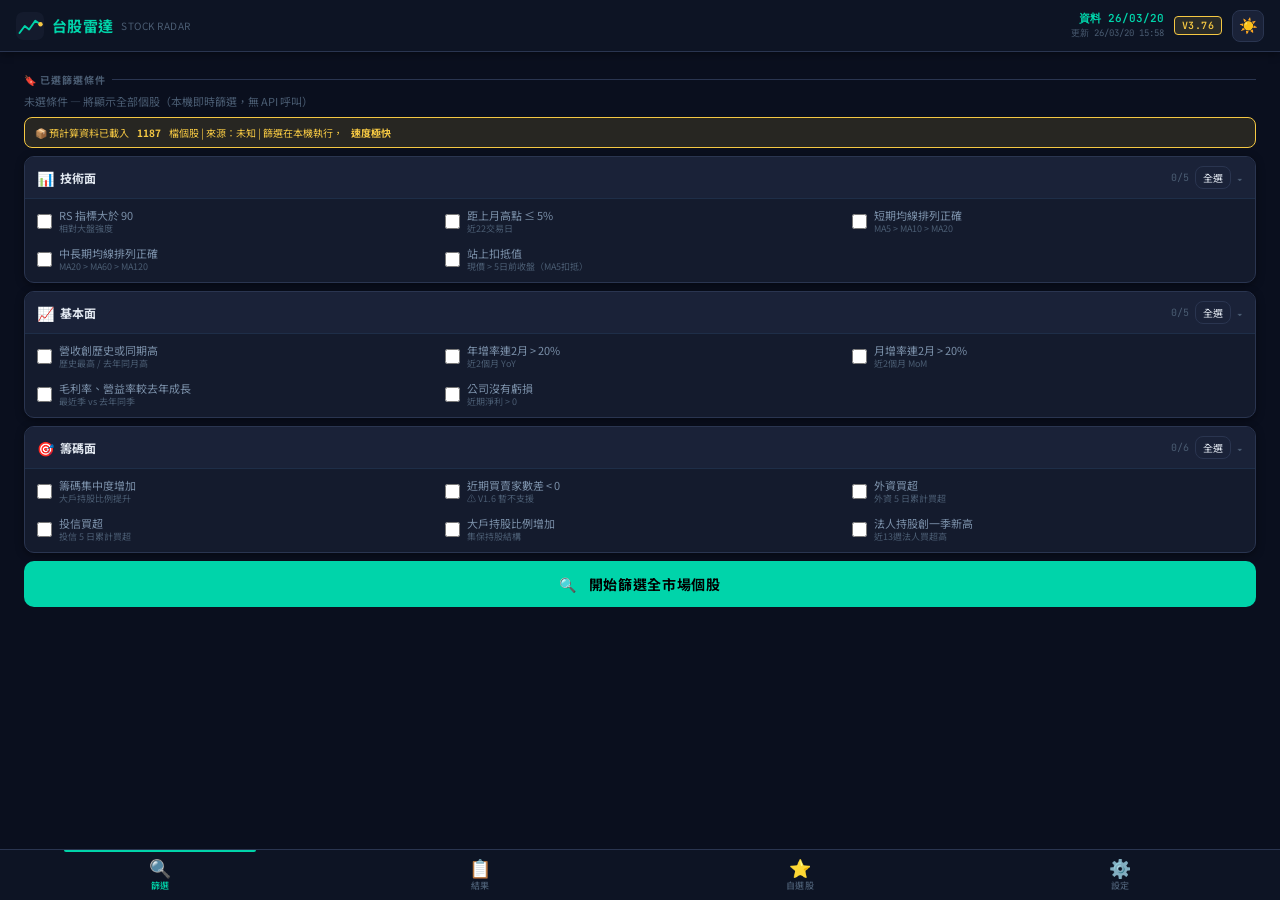
==== index.html @ 070ffe56 "Add files via upload" ====
<!DOCTYPE html>
<html lang="zh-TW" data-theme="dark">
<head>
  <meta charset="UTF-8">
  <meta name="viewport" content="width=device-width, initial-scale=1.0, viewport-fit=cover">
  <meta name="mobile-web-app-capable" content="yes">
  <meta name="apple-mobile-web-app-capable" content="yes">
  <meta name="apple-mobile-web-app-status-bar-style" content="black-translucent">
  <meta name="apple-mobile-web-app-title" content="台股雷達">
  <meta name="theme-color" content="#0A0F1E" media="(prefers-color-scheme: dark)">
  <meta name="theme-color" content="#FFFFFF"  media="(prefers-color-scheme: light)">
  <title>台股雷達 Stock Radar</title>
  <link rel="manifest" href="manifest.json">
  <link rel="apple-touch-icon" href="icon-192.svg">
  <link rel="stylesheet" href="style.css">
</head>
<body>

<div id="app">

  <!-- ══ HEADER ══ -->
  <header class="app-header">
    <div class="header-logo">
      <svg viewBox="0 0 32 32" fill="none" xmlns="http://www.w3.org/2000/svg">
        <rect width="32" height="32" rx="8" fill="#141B2D"/>
        <polyline points="4,24 10,16 15,20 22,10 28,14"
          stroke="#00D4AA" stroke-width="2.2" fill="none"
          stroke-linecap="round" stroke-linejoin="round"/>
        <circle cx="28" cy="14" r="2.5" fill="#F5C843"/>
      </svg>
      <span class="logo-text">台股雷達</span>
      <span class="logo-sub">Stock Radar</span>
    </div>
    <div class="header-meta">
      <!-- Data date block: shows actual trading date from TWSE data -->
      <div class="data-date-block">
        <span class="data-date-label" id="dataDate">資料 --/--/--</span>
        <span class="data-fetch-time" id="fetchTime">尚未查詢</span>
      </div>
      <span class="version-badge" id="versionBadge">V3.76</span>
      <button class="theme-btn" id="themeBtn" title="切換深色/淺色">🌙</button>
    </div>
  </header>

  <!-- ══ MAIN ══ -->
  <main class="app-main">

    <!-- Loading Overlay -->
    <div class="loading-overlay" id="loadingOverlay">
      <div class="spinner"></div>
      <div class="loading-text" id="loadingText">正在取得資料...</div>
      <div class="loading-progress" id="loadingProgress"></div>
    </div>

    <!-- ══ PAGE: 篩選 ══ -->
    <div class="page" id="page-screen">
      <div class="page-scroll">

        <!-- Active filter tags -->
        <div class="section-title" style="font-size:10px;margin-bottom:6px">🔖 已選篩選條件</div>
        <div id="activeTags" class="active-filters" style="margin-bottom:8px"></div>

        <!-- Market scope banner - compact -->
        <div class="info-banner" id="scopeBanner" style="padding:7px 10px;font-size:10px;margin-bottom:8px">
          📡 <strong id="scopeLabel">上市（TSE）</strong> 全部個股 &nbsp;·&nbsp; 篩選在本機執行，<strong>速度極快</strong>
        </div>

        <!-- ── Technical Filters ── -->
        <div class="filter-category">
          <div class="filter-cat-header">
            <span style="font-size:14px">📊</span>
            <span class="filter-cat-title">技術面</span>
            <span class="filter-cat-badge" id="badge-tech">0/5</span>
            <button class="btn-secondary select-all-btn" data-cat="tech" style="padding:3px 7px;font-size:10px">全選</button>
            <span class="cat-toggle">▾</span>
          </div>
          <div class="filter-body">
            <label class="filter-item">
              <input type="checkbox" id="filter-rs90" class="filter-checkbox" data-filter="rs90" data-cat="tech">
              <span class="filter-label">RS 指標大於 90<small>相對大盤強度</small></span>
            </label>
            <label class="filter-item">
              <input type="checkbox" id="filter-nearMonthlyHigh" class="filter-checkbox" data-filter="nearMonthlyHigh" data-cat="tech">
              <span class="filter-label">距上月高點 ≤ 5%<small>近22交易日</small></span>
            </label>
            <label class="filter-item">
              <input type="checkbox" id="filter-shortMAAlign" class="filter-checkbox" data-filter="shortMAAlign" data-cat="tech">
              <span class="filter-label">短期均線排列正確<small>MA5 &gt; MA10 &gt; MA20</small></span>
            </label>
            <label class="filter-item">
              <input type="checkbox" id="filter-longMAAlign" class="filter-checkbox" data-filter="longMAAlign" data-cat="tech">
              <span class="filter-label">中長期均線排列正確<small>MA20 &gt; MA60 &gt; MA120</small></span>
            </label>
            <label class="filter-item">
              <input type="checkbox" id="filter-aboveSubPoint" class="filter-checkbox" data-filter="aboveSubPoint" data-cat="tech">
              <span class="filter-label">站上扣抵值<small>現價 &gt; 5日前收盤（MA5扣抵）</small></span>
            </label>
          </div>
        </div>

        <!-- ── Fundamental Filters ── -->
        <div class="filter-category">
          <div class="filter-cat-header">
            <span style="font-size:14px">📈</span>
            <span class="filter-cat-title">基本面</span>
            <span class="filter-cat-badge" id="badge-fund">0/5</span>
            <button class="btn-secondary select-all-btn" data-cat="fund" style="padding:3px 7px;font-size:10px">全選</button>
            <span class="cat-toggle">▾</span>
          </div>
          <div class="filter-body">
            <label class="filter-item">
              <input type="checkbox" id="filter-revenueHighRecord" class="filter-checkbox" data-filter="revenueHighRecord" data-cat="fund">
              <span class="filter-label">營收創歷史或同期高<small>歷史最高 / 去年同月高</small></span>
            </label>
            <label class="filter-item">
              <input type="checkbox" id="filter-revenueYoY" class="filter-checkbox" data-filter="revenueYoY" data-cat="fund">
              <span class="filter-label">年增率連2月 &gt; 20%<small>近2個月 YoY</small></span>
            </label>
            <label class="filter-item">
              <input type="checkbox" id="filter-revenueMoM" class="filter-checkbox" data-filter="revenueMoM" data-cat="fund">
              <span class="filter-label">月增率連2月 &gt; 20%<small>近2個月 MoM</small></span>
            </label>
            <label class="filter-item">
              <input type="checkbox" id="filter-marginGrowth" class="filter-checkbox" data-filter="marginGrowth" data-cat="fund">
              <span class="filter-label">毛利率、營益率較去年成長<small>最近季 vs 去年同季</small></span>
            </label>
            <label class="filter-item">
              <input type="checkbox" id="filter-noProfitLoss" class="filter-checkbox" data-filter="noProfitLoss" data-cat="fund">
              <span class="filter-label">公司沒有虧損<small>近期淨利 &gt; 0</small></span>
            </label>
          </div>
        </div>

        <!-- ── Chip Filters ── -->
        <div class="filter-category">
          <div class="filter-cat-header">
            <span style="font-size:14px">🎯</span>
            <span class="filter-cat-title">籌碼面</span>
            <span class="filter-cat-badge" id="badge-chip">0/6</span>
            <button class="btn-secondary select-all-btn" data-cat="chip" style="padding:3px 7px;font-size:10px">全選</button>
            <span class="cat-toggle">▾</span>
          </div>
          <div class="filter-body">
            <label class="filter-item">
              <input type="checkbox" id="filter-chipConcentration" class="filter-checkbox" data-filter="chipConcentration" data-cat="chip">
              <span class="filter-label">籌碼集中度增加<small>大戶持股比例提升</small></span>
            </label>
            <label class="filter-item">
              <input type="checkbox" id="filter-buyerSellerDiff" class="filter-checkbox" data-filter="buyerSellerDiff" data-cat="chip">
              <span class="filter-label">近期買賣家數差 &lt; 0<small>⚠ V1.6 暫不支援</small></span>
            </label>
            <label class="filter-item">
              <input type="checkbox" id="filter-foreignBuy" class="filter-checkbox" data-filter="foreignBuy" data-cat="chip">
              <span class="filter-label">外資買超<small>外資 5 日累計買超</small></span>
            </label>
            <label class="filter-item">
              <input type="checkbox" id="filter-trustBuy" class="filter-checkbox" data-filter="trustBuy" data-cat="chip">
              <span class="filter-label">投信買超<small>投信 5 日累計買超</small></span>
            </label>
            <label class="filter-item">
              <input type="checkbox" id="filter-bigHolderIncrease" class="filter-checkbox" data-filter="bigHolderIncrease" data-cat="chip">
              <span class="filter-label">大戶持股比例增加<small>集保持股結構</small></span>
            </label>
            <label class="filter-item">
              <input type="checkbox" id="filter-institutionalRecord" class="filter-checkbox" data-filter="institutionalRecord" data-cat="chip">
              <span class="filter-label">法人持股創一季新高<small>近13週法人買超高</small></span>
            </label>
          </div>
        </div>

        <!-- Query Button -->
        <button class="btn-primary" id="queryBtn" style="margin-top:4px">
          <span>🔍</span>&nbsp;開始篩選全市場個股
        </button>

        <div style="height:10px"></div>
      </div>
    </div><!-- /page-screen -->

    <!-- ══ PAGE: 結果 ══ -->
    <div class="page" id="page-results">
      <div id="resultsContainer" style="flex:1;min-height:0;overflow:hidden;display:flex;flex-direction:column">
        <div class="empty-state">
          <div class="empty-icon">📊</div>
          <div class="empty-title">尚無查詢結果</div>
          <div class="empty-sub">請前往「篩選」頁<br>選擇條件並按下查詢</div>
        </div>
      </div>
    </div><!-- /page-results -->

    <!-- ══ PAGE: 自選股 ══ -->
    <div class="page" id="page-watchlist">
      <div class="watchlist-header">
        <h2>⭐ 自選股管理</h2>
        <button class="btn-secondary" id="addCatBtn">+ 新增分類</button>
      </div>
      <div class="page-scroll" id="watchlistContent" style="padding-top:12px">
        <div class="empty-state">
          <div class="empty-icon">⭐</div>
          <div class="empty-title">自選股清單為空</div>
          <div class="empty-sub">在查詢結果中點 ☆ 即可加入自選股</div>
        </div>
      </div>
    </div><!-- /page-watchlist -->

    <!-- ══ PAGE: 設定 ══ -->
    <div class="page" id="page-settings">
      <div class="page-scroll">

        <!-- Data Status -->
        <div class="settings-section">
          <div class="settings-section-title">📦 資料狀態</div>
          <div class="settings-row">
            <div class="settings-label">預計算資料</div>
            <div id="dataInfo" class="settings-desc" style="line-height:2">讀取中...</div>
            <div style="margin-top:8px">
              <button class="btn-secondary" id="reloadDataBtn">🔄 重新載入 screener.json</button>
            </div>
          </div>
        </div>

        <!-- Cache -->
        <div class="settings-section">
          <div class="settings-section-title">🗑 快取管理</div>
          <div class="settings-row">
            <div class="settings-label">清除 screener.json 快取</div>
            <div class="settings-desc">清除 30 分鐘本地快取，下次查詢時重新讀取最新資料。</div>
            <div style="margin-top:8px"><button class="btn-secondary" id="clearCacheBtn">🗑 清除快取</button></div>
          </div>
        </div>

        <!-- About -->
        <div class="settings-section">
          <div class="settings-section-title">🚀 關於</div>
          <div class="settings-row">
            <div class="settings-desc" style="line-height:1.9">
              版本：<strong>V3.76</strong><br>
              部署：GitHub Pages（靜態 PWA）<br>
              資料更新：GitHub Actions（每日 14:30）<br>
              篩選引擎：瀏覽器端 JS（無 API 呼叫，瞬間完成）<br><br>
              📌 本工具僅供參考，不構成投資建議。
            </div>
          </div>
        </div>
        <div style="height:20px"></div>
      </div>
    </div><!-- /page-settings -->

  </main>

  <!-- ══ BOTTOM NAV ══ -->
  <nav class="app-nav">
    <button class="nav-btn active" data-page="screen"><span class="nav-icon">🔍</span>篩選</button>
    <button class="nav-btn" data-page="results"><span class="nav-icon">📋</span>結果</button>
    <button class="nav-btn" data-page="watchlist"><span class="nav-icon">⭐</span>自選股</button>
    <button class="nav-btn" data-page="settings"><span class="nav-icon">⚙️</span>設定</button>
  </nav>

</div><!-- /app -->

<!-- ══ MODAL: Add Watchlist Category ══ -->
<div class="modal-backdrop" id="modalAddCat">
  <div class="modal">
    <div class="modal-header">
      <span class="modal-title">📁 新增自選股分類</span>
      <button class="modal-close" id="cancelCatBtn">✕</button>
    </div>
    <div class="modal-body">
      <div class="form-field">
        <label>分類名稱</label>
        <input type="text" id="newCatName" placeholder="例：科技股、金融股..." maxlength="20">
      </div>
      <button class="btn-primary" id="confirmCatBtn" style="margin-top:4px">確認新增</button>
    </div>
  </div>
</div>

<!-- ══ MODAL: Add to Watchlist (from results ★) ══ -->
<div class="modal-backdrop" id="modalWatchlist">
  <div class="modal">
    <div class="modal-header">
      <span class="modal-title" id="wModalTitle">加入自選股</span>
      <button class="modal-close" id="wModalCancelBtn">✕</button>
    </div>
    <div class="modal-body">
      <!-- Current membership -->
      <div style="font-size:12px;color:var(--accent);background:var(--accent-dim);border-radius:8px;padding:8px 12px" id="wModalCurrent">
        尚未加入任何分類
      </div>

      <!-- Category picker -->
      <div class="form-field">
        <label>選擇分類</label>
        <div class="select-wrapper">
          <select id="wModalCatSel"></select>
        </div>
      </div>

      <!-- Action buttons -->
      <div style="display:flex;flex-direction:column;gap:8px">
        <button class="btn-primary" id="wModalConfirmBtn">⭐ 加入此分類</button>
        <button class="btn-secondary" id="wModalNewCatBtn" style="justify-content:center">＋ 新增分類後加入</button>
        <button class="btn-danger" id="wModalRemoveBtn" style="display:none;justify-content:center;padding:9px">✕ 從所有分類移除</button>
      </div>
    </div>
  </div>
</div>

<!-- ══ TOAST ══ -->
<div class="toast-container" id="toastContainer"></div>

<script src="app.js"></script>
</body>
</html>
---- style.css ----
/* ============================================================
   台股雷達 Stock Radar — Style Sheet
   Design: Terminal Finance × Tokyo Neon
   ============================================================ */

@import url('https://fonts.googleapis.com/css2?family=Noto+Sans+TC:wght@300;400;500;700&family=JetBrains+Mono:wght@400;600&display=swap');

/* ── CSS Variables ── */
:root[data-theme="dark"] {
  --bg-base:       #0A0F1E;
  --bg-surface:    #141B2D;
  --bg-card:       #1A2238;
  --bg-hover:      #1F2A42;
  --bg-input:      #0F1628;
  --border:        #2A3550;
  --border-light:  #1E2E48;

  --text-primary:  #E2E8F0;
  --text-secondary:#7A8FA8;
  --text-dim:      #4A5C72;

  --accent:        #00D4AA;
  --accent-dim:    rgba(0,212,170,0.12);
  --accent-hover:  #00F5C4;
  --gold:          #F5C843;
  --gold-dim:      rgba(245,200,67,0.12);

  --positive:      #00D4AA;
  --negative:      #FF4757;
  --neutral:       #7A8FA8;
  --warning:       #FFB74D;

  --pass-bg:       rgba(0,212,170,0.10);
  --fail-bg:       rgba(255,71,87,0.10);
  --na-bg:         rgba(122,143,168,0.08);

  --shadow-sm:     0 2px 8px rgba(0,0,0,0.4);
  --shadow-md:     0 4px 20px rgba(0,0,0,0.5);
  --shadow-glow:   0 0 20px rgba(0,212,170,0.15);

  --nav-bg:        #0D1424;
  --header-bg:     #0D1424;
  --scrollbar-bg:  #1A2238;
  --scrollbar-fg:  #2A3550;
}

:root[data-theme="light"] {
  --bg-base:       #EEF2F7;
  --bg-surface:    #FFFFFF;
  --bg-card:       #FAFCFF;
  --bg-hover:      #F0F5FC;
  --bg-input:      #FFFFFF;
  --border:        #D4DDE8;
  --border-light:  #E8EEF5;

  --text-primary:  #1A2332;
  --text-secondary:#5A6B80;
  --text-dim:      #A0AFBE;

  --accent:        #0066B3;
  --accent-dim:    rgba(0,102,179,0.08);
  --accent-hover:  #0052A0;
  --gold:          #B8860B;
  --gold-dim:      rgba(184,134,11,0.08);

  --positive:      #00875A;
  --negative:      #CC2936;
  --neutral:       #5A6B80;
  --warning:       #B87333;

  --pass-bg:       rgba(0,135,90,0.08);
  --fail-bg:       rgba(204,41,54,0.08);
  --na-bg:         rgba(90,107,128,0.06);

  --shadow-sm:     0 2px 8px rgba(30,50,80,0.08);
  --shadow-md:     0 4px 20px rgba(30,50,80,0.12);
  --shadow-glow:   0 0 20px rgba(0,102,179,0.08);

  --nav-bg:        #FFFFFF;
  --header-bg:     #FFFFFF;
  --scrollbar-bg:  #E8EEF5;
  --scrollbar-fg:  #C4D0DF;
}

/* ── Reset & Base ── */
*, *::before, *::after { box-sizing: border-box; margin: 0; padding: 0; }

html { font-size: 14px; -webkit-tap-highlight-color: transparent; }

body {
  font-family: 'Noto Sans TC', sans-serif;
  background: var(--bg-base);
  color: var(--text-primary);
  min-height: 100vh;
  transition: background 0.3s, color 0.3s;
  overflow-x: hidden;
}

/* ── Scrollbar ── */
::-webkit-scrollbar { width: 6px; height: 6px; }
::-webkit-scrollbar-track { background: var(--scrollbar-bg); }
::-webkit-scrollbar-thumb { background: var(--scrollbar-fg); border-radius: 3px; }

/* ── Typography ── */
.mono { font-family: 'JetBrains Mono', monospace; }

/* ── Layout ── */
#app {
  display: flex;
  flex-direction: column;
  height: 100dvh;
  max-width: 100vw;
  overflow: hidden;
}

/* ── Header ── */
.app-header {
  background: var(--header-bg);
  border-bottom: 1px solid var(--border);
  padding: 0 16px;
  padding-top: env(safe-area-inset-top, 0px);       /* iOS notch / Dynamic Island */
  height: calc(52px + env(safe-area-inset-top, 0px));
  display: flex;
  align-items: center;
  gap: 12px;
  flex-shrink: 0;
  z-index: 100;
  box-shadow: var(--shadow-sm);
}

.header-logo {
  display: flex;
  align-items: center;
  gap: 8px;
  flex: 1;
}

.header-logo svg { width: 28px; height: 28px; }

.logo-text {
  font-size: 15px;
  font-weight: 700;
  color: var(--accent);
  letter-spacing: 0.02em;
}

.logo-sub {
  font-size: 10px;
  color: var(--text-dim);
  letter-spacing: 0.05em;
  text-transform: uppercase;
  display: none;
}

@media (min-width: 480px) { .logo-sub { display: block; } }

.header-meta {
  display: flex;
  align-items: center;
  gap: 10px;
  flex-shrink: 0;
}

.update-time {
  font-family: 'JetBrains Mono', monospace;
  font-size: 10px;
  color: var(--text-dim);
  white-space: nowrap;
  display: none;
}
@media (min-width: 400px) { .update-time { display: block; } }

.version-badge {
  font-family: 'JetBrains Mono', monospace;
  font-size: 10px;
  font-weight: 600;
  color: var(--gold);
  background: var(--gold-dim);
  border: 1px solid var(--gold);
  padding: 2px 7px;
  border-radius: 4px;
  letter-spacing: 0.04em;
  white-space: nowrap;
}

.theme-btn {
  width: 32px; height: 32px;
  border-radius: 8px;
  border: 1px solid var(--border);
  background: var(--bg-card);
  color: var(--text-primary);
  cursor: pointer;
  display: flex;
  align-items: center;
  justify-content: center;
  font-size: 15px;
  transition: all 0.2s;
  flex-shrink: 0;
}
.theme-btn:hover { background: var(--bg-hover); border-color: var(--accent); }

/* ── Bottom Navigation ── */
.app-nav {
  order: 10;
  background: var(--nav-bg);
  border-top: 1px solid var(--border);
  display: flex;
  flex-shrink: 0;
  z-index: 100;
  /* iOS home indicator safe area */
  padding-bottom: env(safe-area-inset-bottom, 0px);
}

.nav-btn {
  flex: 1;
  display: flex;
  flex-direction: column;
  align-items: center;
  justify-content: center;
  gap: 3px;
  padding: 8px 4px;
  background: none;
  border: none;
  cursor: pointer;
  color: var(--text-dim);
  font-size: 9px;
  font-family: 'Noto Sans TC', sans-serif;
  font-weight: 500;
  letter-spacing: 0.03em;
  transition: color 0.2s;
  position: relative;
  /* Minimum tap target height */
  min-height: 50px;
}

.nav-btn .nav-icon { font-size: 18px; line-height: 1; }

.nav-btn.active {
  color: var(--accent);
}

.nav-btn.active::before {
  content: '';
  position: absolute;
  top: 0; left: 20%; right: 20%;
  height: 2px;
  background: var(--accent);
  border-radius: 0 0 2px 2px;
}

/* ── Main content ── */
.app-main {
  flex: 1;
  overflow: hidden;
  position: relative;
  min-height: 0;   /* ← required: allow flex child to shrink below content size */
}

.page {
  display: none;
  flex-direction: column;
  height: 100%;
  overflow: hidden;
  min-height: 0;   /* ← required for nested flex scroll to work */
}
.page.active { display: flex; }

/* ── Page content scroll ── */
.page-scroll {
  flex: 1;
  overflow-y: auto;
  overflow-x: hidden;
  padding: 10px 14px;
}

/* ── Section headers ── */
.section-title {
  font-size: 11px;
  font-weight: 700;
  text-transform: uppercase;
  letter-spacing: 0.1em;
  color: var(--text-dim);
  margin-bottom: 10px;
  display: flex;
  align-items: center;
  gap: 6px;
}
.section-title::after {
  content: '';
  flex: 1;
  height: 1px;
  background: var(--border);
}

/* ── Filter Categories ── */
.filter-category {
  background: var(--bg-surface);
  border: 1px solid var(--border);
  border-radius: 10px;
  margin-bottom: 8px;
  overflow: hidden;
  box-shadow: var(--shadow-sm);
}

.filter-cat-header {
  display: flex;
  align-items: center;
  gap: 6px;
  padding: 9px 12px;
  background: var(--bg-card);
  border-bottom: 1px solid var(--border-light);
  cursor: pointer;
  user-select: none;
}

.filter-cat-title {
  font-size: 12px;
  font-weight: 700;
  color: var(--text-primary);
  flex: 1;
}

.filter-cat-badge {
  font-family: 'JetBrains Mono', monospace;
  font-size: 10px;
  color: var(--text-dim);
}

.cat-toggle {
  font-size: 11px;
  color: var(--text-dim);
  transition: transform 0.2s;
}
.filter-category.collapsed .cat-toggle { transform: rotate(-90deg); }

.filter-body {
  padding: 4px 4px;
  display: grid;
  grid-template-columns: 1fr 1fr;
  gap: 1px;
}
.filter-category.collapsed .filter-body { display: none; }

/* ── Checkboxes ── */
.filter-item {
  display: flex;
  align-items: center;
  gap: 7px;
  padding: 6px 8px;
  border-radius: 6px;
  cursor: pointer;
  transition: background 0.15s;
  user-select: none;
}
.filter-item:hover { background: var(--bg-hover); }

.filter-item input[type="checkbox"] {
  width: 15px; height: 15px;
  accent-color: var(--accent);
  cursor: pointer;
  flex-shrink: 0;
}

.filter-label {
  font-size: 11px;
  color: var(--text-secondary);
  line-height: 1.25;
}
.filter-label small {
  font-size: 9px;
  display: block;
  color: var(--text-dim);
}

.filter-item input:checked ~ .filter-label {
  color: var(--text-primary);
  font-weight: 500;
}

/* ── Query Source ── */
.query-panel {
  background: var(--bg-surface);
  border: 1px solid var(--border);
  border-radius: 12px;
  padding: 14px;
  margin-bottom: 14px;
  box-shadow: var(--shadow-sm);
}

.query-panel label {
  font-size: 11px;
  font-weight: 600;
  color: var(--text-dim);
  text-transform: uppercase;
  letter-spacing: 0.08em;
  display: block;
  margin-bottom: 6px;
}

select, textarea, input[type="text"] {
  width: 100%;
  background: var(--bg-input);
  border: 1px solid var(--border);
  color: var(--text-primary);
  border-radius: 8px;
  padding: 9px 12px;
  font-size: 13px;
  font-family: 'Noto Sans TC', sans-serif;
  outline: none;
  transition: border-color 0.2s;
  appearance: none;
  -webkit-appearance: none;
}
select:focus, textarea:focus, input[type="text"]:focus {
  border-color: var(--accent);
}

textarea {
  resize: vertical;
  min-height: 80px;
  font-family: 'JetBrains Mono', monospace;
  font-size: 12px;
  margin-top: 8px;
}

.select-wrapper {
  position: relative;
}
.select-wrapper::after {
  content: '▾';
  position: absolute;
  right: 10px;
  top: 50%;
  transform: translateY(-50%);
  pointer-events: none;
  color: var(--text-dim);
  font-size: 12px;
}

/* ── Buttons ── */
.btn-primary {
  width: 100%;
  padding: 13px;
  background: var(--accent);
  color: #000;
  border: none;
  border-radius: 10px;
  font-size: 14px;
  font-weight: 700;
  font-family: 'Noto Sans TC', sans-serif;
  cursor: pointer;
  letter-spacing: 0.05em;
  transition: all 0.2s;
  display: flex;
  align-items: center;
  justify-content: center;
  gap: 8px;
}
.btn-primary:hover { background: var(--accent-hover); transform: translateY(-1px); }
.btn-primary:active { transform: translateY(0); }
.btn-primary:disabled { opacity: 0.5; cursor: not-allowed; transform: none; }

.btn-secondary {
  padding: 8px 14px;
  background: var(--bg-card);
  color: var(--text-primary);
  border: 1px solid var(--border);
  border-radius: 8px;
  font-size: 12px;
  font-family: 'Noto Sans TC', sans-serif;
  cursor: pointer;
  transition: all 0.2s;
  display: inline-flex;
  align-items: center;
  gap: 5px;
}
.btn-secondary:hover { border-color: var(--accent); color: var(--accent); background: var(--accent-dim); }

.btn-danger {
  padding: 5px 10px;
  background: transparent;
  color: var(--negative);
  border: 1px solid var(--negative);
  border-radius: 6px;
  font-size: 11px;
  font-family: 'Noto Sans TC', sans-serif;
  cursor: pointer;
  transition: all 0.15s;
}
.btn-danger:hover { background: rgba(255,71,87,0.1); }

.btn-icon {
  width: 28px; height: 28px;
  border-radius: 6px;
  border: 1px solid var(--border);
  background: var(--bg-card);
  color: var(--text-secondary);
  cursor: pointer;
  display: flex;
  align-items: center;
  justify-content: center;
  font-size: 13px;
  transition: all 0.15s;
}
.btn-icon:hover { color: var(--accent); border-color: var(--accent); }

/* ── Loading Overlay ── */
.loading-overlay {
  position: absolute;
  inset: 0;
  background: rgba(10,15,30,0.85);
  display: none;
  flex-direction: column;
  align-items: center;
  justify-content: center;
  gap: 16px;
  z-index: 200;
  backdrop-filter: blur(4px);
}
.loading-overlay.visible { display: flex; }

.spinner {
  width: 40px; height: 40px;
  border: 3px solid var(--border);
  border-top-color: var(--accent);
  border-radius: 50%;
  animation: spin 0.8s linear infinite;
}
@keyframes spin { to { transform: rotate(360deg); } }

.loading-text { color: var(--text-secondary); font-size: 13px; }
.loading-progress { color: var(--accent); font-size: 11px; font-family: 'JetBrains Mono', monospace; }

/* ── Results Page ── */
.results-toolbar {
  display: flex;
  align-items: center;
  gap: 10px;
  padding: 10px 16px;
  border-bottom: 1px solid var(--border);
  background: var(--bg-surface);
  flex-shrink: 0;
}

.results-count {
  font-size: 12px;
  color: var(--text-secondary);
  flex: 1;
}
.results-count strong { color: var(--accent); font-family: 'JetBrains Mono', monospace; }

.results-sort {
  font-size: 11px;
  color: var(--text-dim);
  display: flex;
  align-items: center;
  gap: 6px;
}

/* ── Stock Table ── */
.table-scroll {
  flex: 1;
  overflow: auto;
  min-height: 0;   /* ← CRITICAL: allows flex child to shrink below content height */
}

.stock-table {
  width: 100%;
  min-width: 900px;
  border-collapse: collapse;
  font-size: 12px;
}

.stock-table thead {
  position: sticky;
  top: 0;
  z-index: 10;
}

.stock-table th {
  background: var(--bg-card);
  color: var(--text-dim);
  font-size: 10px;
  font-weight: 600;
  text-transform: uppercase;
  letter-spacing: 0.06em;
  padding: 10px 10px;
  text-align: center;
  border-bottom: 2px solid var(--border);
  white-space: nowrap;
  cursor: pointer;
  user-select: none;
  transition: color 0.15s;
}
.stock-table th:hover { color: var(--accent); }
.stock-table th.sorted { color: var(--accent); }
.stock-table th.sorted::after { content: ' ↓'; }
.stock-table th.sorted.asc::after { content: ' ↑'; }

/* Column group headers */
.stock-table .col-group-tech { color: #4FC3F7; }
.stock-table .col-group-fund { color: #81C784; }
.stock-table .col-group-chip { color: #FFB74D; }

.stock-table td {
  padding: 9px 10px;
  text-align: center;
  border-bottom: 1px solid var(--border-light);
  vertical-align: middle;
  white-space: nowrap;
}

.stock-table tbody tr {
  transition: background 0.1s;
  cursor: pointer;
}
.stock-table tbody tr:hover { background: var(--bg-hover); }

/* First two columns sticky */
.stock-table th:nth-child(1),
.stock-table td:nth-child(1) {
  position: sticky;
  left: 0;
  background: var(--bg-surface);
  z-index: 5;
  text-align: left;
  padding-left: 14px;
}
.stock-table th:nth-child(2),
.stock-table td:nth-child(2) {
  position: sticky;
  left: 60px;
  background: var(--bg-surface);
  z-index: 5;
  text-align: left;
  padding-left: 8px;
}
.stock-table tbody tr:hover td:nth-child(1),
.stock-table tbody tr:hover td:nth-child(2) { background: var(--bg-hover); }

.stock-code {
  font-family: 'JetBrains Mono', monospace;
  font-weight: 600;
  font-size: 13px;
  color: var(--accent);
}

.stock-name {
  font-size: 12px;
  font-weight: 500;
  color: var(--text-primary);
}

.price-cell {
  font-family: 'JetBrains Mono', monospace;
  font-weight: 600;
  font-size: 13px;
}

.pct-positive { color: var(--positive); }
.pct-negative { color: var(--negative); }
.pct-neutral { color: var(--neutral); }

/* Indicator Pills */
.ind-pill {
  display: inline-flex;
  align-items: center;
  justify-content: center;
  padding: 3px 8px;
  border-radius: 100px;
  font-size: 11px;
  font-weight: 600;
  font-family: 'JetBrains Mono', monospace;
  white-space: nowrap;
}

.ind-pass {
  background: var(--pass-bg);
  color: var(--positive);
  border: 1px solid rgba(0,212,170,0.2);
}

.ind-fail {
  background: var(--fail-bg);
  color: var(--negative);
  border: 1px solid rgba(255,71,87,0.15);
}

.ind-na {
  background: var(--na-bg);
  color: var(--text-dim);
  border: 1px solid var(--border-light);
}

.ind-warn {
  background: rgba(255,183,77,0.10);
  color: var(--warning);
  border: 1px solid rgba(255,183,77,0.2);
}

/* Number cells */
.num-cell {
  font-family: 'JetBrains Mono', monospace;
  font-size: 11px;
}

/* RS Score bar */
.rs-bar {
  display: flex;
  align-items: center;
  gap: 5px;
  justify-content: center;
}
.rs-score {
  font-family: 'JetBrains Mono', monospace;
  font-size: 12px;
  font-weight: 700;
  min-width: 28px;
}

/* Watchlist star */
.watch-star {
  cursor: pointer;
  font-size: 14px;
  transition: transform 0.15s;
  color: var(--text-dim);
}
.watch-star:hover { transform: scale(1.2); }
.watch-star.starred { color: var(--gold); }

/* ── Empty & Error States ── */
.empty-state {
  flex: 1;
  display: flex;
  flex-direction: column;
  align-items: center;
  justify-content: center;
  gap: 12px;
  padding: 40px;
  text-align: center;
}
.empty-icon { font-size: 48px; opacity: 0.4; }
.empty-title { font-size: 15px; font-weight: 600; color: var(--text-secondary); }
.empty-sub { font-size: 12px; color: var(--text-dim); line-height: 1.5; }

/* ── Watchlist Page ── */
.watchlist-header {
  display: flex;
  align-items: center;
  gap: 8px;
  padding: 12px 16px;
  border-bottom: 1px solid var(--border);
  background: var(--bg-surface);
  flex-shrink: 0;
}
.watchlist-header h2 { font-size: 14px; font-weight: 700; flex: 1; }

.watchlist-category {
  background: var(--bg-surface);
  border: 1px solid var(--border);
  border-radius: 12px;
  margin-bottom: 12px;
  overflow: hidden;
  box-shadow: var(--shadow-sm);
}

.wl-cat-header {
  display: flex;
  align-items: center;
  gap: 8px;
  padding: 12px 14px;
  background: var(--bg-card);
  border-bottom: 1px solid var(--border-light);
}

.wl-cat-name {
  font-size: 13px;
  font-weight: 700;
  flex: 1;
  color: var(--text-primary);
}

.wl-cat-count {
  font-family: 'JetBrains Mono', monospace;
  font-size: 10px;
  color: var(--text-dim);
  background: var(--bg-hover);
  padding: 2px 7px;
  border-radius: 10px;
}

.wl-stock-list { padding: 6px 8px; }

.wl-stock-item {
  display: flex;
  align-items: center;
  gap: 10px;
  padding: 8px 8px;
  border-radius: 8px;
  transition: background 0.1s;
}
.wl-stock-item:hover { background: var(--bg-hover); }

.wl-stock-code {
  font-family: 'JetBrains Mono', monospace;
  font-size: 13px;
  font-weight: 600;
  color: var(--accent);
  min-width: 46px;
}

.wl-stock-name {
  font-size: 12px;
  color: var(--text-primary);
  flex: 1;
}

.wl-stock-price {
  font-family: 'JetBrains Mono', monospace;
  font-size: 11px;
  color: var(--text-secondary);
}

/* Add stock input row */
.wl-add-row {
  display: flex;
  gap: 6px;
  padding: 8px 8px 10px;
}
.wl-add-row input {
  flex: 1;
  height: 34px;
  font-size: 12px;
  padding: 6px 10px;
}
.wl-add-btn {
  height: 34px;
  padding: 0 12px;
  background: var(--accent-dim);
  color: var(--accent);
  border: 1px solid var(--accent);
  border-radius: 8px;
  font-size: 12px;
  font-family: 'Noto Sans TC', sans-serif;
  cursor: pointer;
  transition: all 0.15s;
  white-space: nowrap;
}
.wl-add-btn:hover { background: var(--accent); color: #000; }

/* ── Settings Page ── */
.settings-section {
  background: var(--bg-surface);
  border: 1px solid var(--border);
  border-radius: 12px;
  margin-bottom: 12px;
  overflow: hidden;
  box-shadow: var(--shadow-sm);
}

.settings-section-title {
  font-size: 12px;
  font-weight: 700;
  text-transform: uppercase;
  letter-spacing: 0.08em;
  color: var(--text-dim);
  padding: 12px 14px;
  background: var(--bg-card);
  border-bottom: 1px solid var(--border-light);
}

.settings-row {
  padding: 12px 14px;
  display: flex;
  flex-direction: column;
  gap: 6px;
  border-bottom: 1px solid var(--border-light);
}
.settings-row:last-child { border-bottom: none; }

.settings-label {
  font-size: 12px;
  font-weight: 600;
  color: var(--text-primary);
  display: flex;
  align-items: center;
  gap: 6px;
}

.settings-desc {
  font-size: 11px;
  color: var(--text-dim);
  line-height: 1.5;
}

.settings-input-row {
  display: flex;
  gap: 8px;
  align-items: center;
}
.settings-input-row input { flex: 1; }
.settings-input-row .btn-secondary { flex-shrink: 0; }

/* Token status indicator */
.token-status {
  font-size: 11px;
  font-family: 'JetBrains Mono', monospace;
  padding: 4px 10px;
  border-radius: 6px;
  font-weight: 600;
}
.token-ok { color: var(--positive); background: var(--pass-bg); }
.token-missing { color: var(--negative); background: var(--fail-bg); }
.token-testing { color: var(--warning); background: rgba(255,183,77,0.10); }

/* ── Modal ── */
.modal-backdrop {
  display: none;
  position: fixed;
  inset: 0;
  background: rgba(0,0,0,0.6);
  z-index: 500;
  align-items: flex-end;
  justify-content: center;
  backdrop-filter: blur(4px);
}
.modal-backdrop.open { display: flex; }

@media (min-width: 600px) {
  .modal-backdrop { align-items: center; }
}

.modal {
  background: var(--bg-surface);
  border: 1px solid var(--border);
  border-radius: 16px 16px 0 0;
  width: 100%;
  max-width: 480px;
  max-height: 90dvh;
  overflow-y: auto;
  padding: 20px;
  box-shadow: var(--shadow-md);
  animation: slideUp 0.25s ease-out;
}

@media (min-width: 600px) {
  .modal { border-radius: 16px; }
}

@keyframes slideUp {
  from { transform: translateY(40px); opacity: 0; }
  to   { transform: translateY(0); opacity: 1; }
}

.modal-header {
  display: flex;
  align-items: center;
  gap: 10px;
  margin-bottom: 16px;
}
.modal-title { font-size: 15px; font-weight: 700; flex: 1; }
.modal-close {
  width: 28px; height: 28px;
  border-radius: 8px;
  border: none;
  background: var(--bg-hover);
  color: var(--text-secondary);
  cursor: pointer;
  font-size: 16px;
  display: flex;
  align-items: center;
  justify-content: center;
}

.modal-body { display: flex; flex-direction: column; gap: 12px; }

.form-field label {
  font-size: 11px;
  font-weight: 600;
  color: var(--text-dim);
  text-transform: uppercase;
  letter-spacing: 0.07em;
  display: block;
  margin-bottom: 5px;
}

/* ── Toast ── */
.toast-container {
  position: fixed;
  bottom: 80px;
  left: 50%;
  transform: translateX(-50%);
  z-index: 600;
  display: flex;
  flex-direction: column;
  gap: 6px;
  pointer-events: none;
}

.toast {
  background: var(--bg-card);
  border: 1px solid var(--border);
  color: var(--text-primary);
  padding: 10px 16px;
  border-radius: 10px;
  font-size: 12px;
  box-shadow: var(--shadow-md);
  animation: fadeInUp 0.2s ease-out;
  white-space: nowrap;
  pointer-events: all;
}
.toast.success { border-color: var(--positive); color: var(--positive); }
.toast.error   { border-color: var(--negative); color: var(--negative); }
.toast.info    { border-color: var(--accent); color: var(--accent); }

@keyframes fadeInUp {
  from { opacity: 0; transform: translateY(10px); }
  to   { opacity: 1; transform: translateY(0); }
}

/* ── Separator ── */
.divider {
  height: 1px;
  background: var(--border);
  margin: 12px 0;
}

/* ── Tags for filter selections ── */
.active-filters {
  display: flex;
  flex-wrap: wrap;
  gap: 5px;
  margin-bottom: 12px;
}
.filter-tag {
  font-size: 10px;
  padding: 3px 9px;
  border-radius: 100px;
  border: 1px solid var(--accent);
  background: var(--accent-dim);
  color: var(--accent);
  display: flex;
  align-items: center;
  gap: 4px;
}
.filter-tag-remove { cursor: pointer; opacity: 0.7; }
.filter-tag-remove:hover { opacity: 1; }

/* ── Info Banner ── */
.info-banner {
  background: var(--gold-dim);
  border: 1px solid var(--gold);
  border-radius: 8px;
  padding: 10px 12px;
  margin-bottom: 12px;
  font-size: 11px;
  color: var(--gold);
  line-height: 1.5;
  display: flex;
  gap: 8px;
}

/* ── Stock Detail Row ── */
.stock-table tbody tr.expanded td {
  background: var(--accent-dim);
}

/* ── Responsive adjustments ── */
@media (max-width: 380px) {
  .filter-body { grid-template-columns: 1fr; }
}

@media (min-width: 768px) {
  html { font-size: 14px; }
  .page-scroll { padding: 20px 24px; }
  .filter-body { grid-template-columns: 1fr 1fr 1fr; }
}

/* ── Fade in animation for page content ── */
.page.active .page-scroll > * {
  animation: fadeIn 0.2s ease-out both;
}

@keyframes fadeIn {
  from { opacity: 0; transform: translateY(6px); }
  to   { opacity: 1; transform: translateY(0); }
}

/* Stagger children */
.page.active .page-scroll > *:nth-child(1) { animation-delay: 0ms; }
.page.active .page-scroll > *:nth-child(2) { animation-delay: 40ms; }
.page.active .page-scroll > *:nth-child(3) { animation-delay: 80ms; }
.page.active .page-scroll > *:nth-child(4) { animation-delay: 120ms; }
.page.active .page-scroll > *:nth-child(5) { animation-delay: 160ms; }

/* ── Results filter bar (shows active filters at top of results) ── */
.results-filter-bar {
  display: flex;
  flex-wrap: wrap;
  gap: 5px;
  padding: 8px 14px 6px;
  background: var(--bg-card);
  border-bottom: 1px solid var(--border-light);
  flex-shrink: 0;
}

/* ── Progress bar ── */
.progress-bar-wrap {
  height: 3px;
  background: var(--border);
  flex-shrink: 0;
  transition: opacity 0.4s;
}
.progress-bar-inner {
  height: 100%;
  background: var(--accent);
  border-radius: 0 2px 2px 0;
  transition: width 0.3s ease;
}

/* ── No Results ── */
.no-results {
  text-align: center;
  padding: 40px 20px;
  color: var(--text-dim);
}
.no-results p:first-child { font-size: 32px; margin-bottom: 8px; }

/* ── Error row ── */
.row-error td { color: var(--negative) !important; font-size: 11px; }

/* ── Data Date Block (header) — always visible ── */
.data-date-block {
  display: flex;
  flex-direction: column;
  align-items: flex-end;
  gap: 1px;
}

.data-date-label {
  font-family: 'JetBrains Mono', monospace;
  font-size: 11px;
  font-weight: 600;
  color: var(--text-secondary);
  white-space: nowrap;
}
/* Once data is loaded, the date part glows slightly */
.data-date-label.has-data {
  color: var(--accent);
}

.data-fetch-time {
  font-family: 'JetBrains Mono', monospace;
  font-size: 9px;
  color: var(--text-dim);
  white-space: nowrap;
}

/* ── V0.2: Row pass/fail highlight ── */
.stock-table tbody tr.row-pass td:nth-child(1),
.stock-table tbody tr.row-pass td:nth-child(2) {
  border-left: 2px solid var(--positive);
}
.stock-table tbody tr.row-fail {
  opacity: 0.55;
}

/* ── V0.2: Continue banner ── */
.continue-banner {
  background: var(--bg-card);
  border: 1px solid var(--gold);
  border-radius: 0;
  padding: 12px 16px;
  font-size: 13px;
  color: var(--text-primary);
  display: flex;
  flex-direction: column;
  gap: 4px;
  flex-shrink: 0;
}
.continue-banner strong { color: var(--accent); }

/* ── V0.2: Results toolbar also sticky ── */
.results-toolbar {
  display: flex;
  align-items: center;
  gap: 10px;
  padding: 10px 16px;
  border-bottom: 1px solid var(--border);
  background: var(--bg-surface);
  flex-shrink: 0;
  position: sticky;
  top: 0;
  z-index: 20;
}

/* ── V0.2: Watchlist modal remove btn ── */
#wModalRemoveBtn {
  background: transparent;
  color: var(--negative);
  border: 1px solid var(--negative);
  border-radius: 8px;
  font-size: 13px;
  font-family: 'Noto Sans TC', sans-serif;
  cursor: pointer;
  padding: 10px;
  display: flex;
  align-items: center;
  justify-content: center;
  gap: 6px;
  transition: background 0.15s;
}
#wModalRemoveBtn:hover { background: rgba(255,71,87,0.1); }

/* ind-warn */
.ind-warn {
  background: rgba(255,183,77,0.10);
  color: var(--warning);
  border: 1px solid rgba(255,183,77,0.25);
}
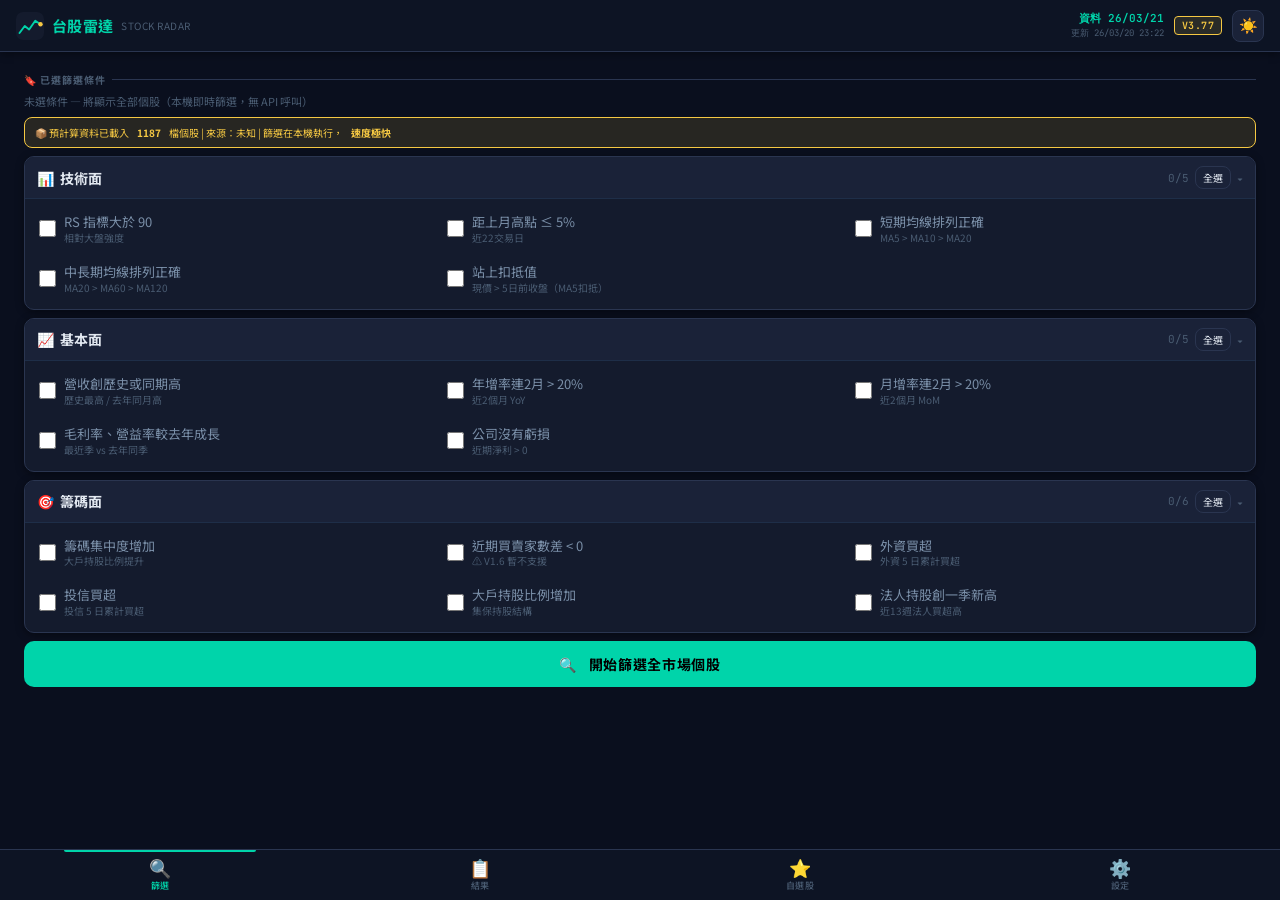
==== commit 394249f0: "Add files via upload" ====
--- a/index.html
+++ b/index.html
@@ -37,7 +37,7 @@
         <span class="data-date-label" id="dataDate">資料 --/--/--</span>
         <span class="data-fetch-time" id="fetchTime">尚未查詢</span>
       </div>
-      <span class="version-badge" id="versionBadge">V3.76</span>
+      <span class="version-badge" id="versionBadge">V3.77</span>
       <button class="theme-btn" id="themeBtn" title="切換深色/淺色">🌙</button>
     </div>
   </header>
@@ -234,7 +234,7 @@
           <div class="settings-section-title">🚀 關於</div>
           <div class="settings-row">
             <div class="settings-desc" style="line-height:1.9">
-              版本：<strong>V3.76</strong><br>
+              版本：<strong>V3.77</strong><br>
               部署：GitHub Pages（靜態 PWA）<br>
               資料更新：GitHub Actions（每日 14:30）<br>
               篩選引擎：瀏覽器端 JS（無 API 呼叫，瞬間完成）<br><br>
--- a/style.css
+++ b/style.css
@@ -314,7 +314,7 @@
 }
 
 .filter-cat-title {
-  font-size: 12px;
+  font-size: 14px;
   font-weight: 700;
   color: var(--text-primary);
   flex: 1;
@@ -322,22 +322,22 @@
 
 .filter-cat-badge {
   font-family: 'JetBrains Mono', monospace;
-  font-size: 10px;
+  font-size: 11px;
   color: var(--text-dim);
 }
 
 .cat-toggle {
-  font-size: 11px;
+  font-size: 12px;
   color: var(--text-dim);
   transition: transform 0.2s;
 }
 .filter-category.collapsed .cat-toggle { transform: rotate(-90deg); }
 
 .filter-body {
-  padding: 4px 4px;
+  padding: 6px 4px;
   display: grid;
   grid-template-columns: 1fr 1fr;
-  gap: 1px;
+  gap: 2px;
 }
 .filter-category.collapsed .filter-body { display: none; }
 
@@ -345,8 +345,8 @@
 .filter-item {
   display: flex;
   align-items: center;
-  gap: 7px;
-  padding: 6px 8px;
+  gap: 8px;
+  padding: 9px 10px;
   border-radius: 6px;
   cursor: pointer;
   transition: background 0.15s;
@@ -355,19 +355,19 @@
 .filter-item:hover { background: var(--bg-hover); }
 
 .filter-item input[type="checkbox"] {
-  width: 15px; height: 15px;
+  width: 17px; height: 17px;
   accent-color: var(--accent);
   cursor: pointer;
   flex-shrink: 0;
 }
 
 .filter-label {
-  font-size: 11px;
+  font-size: 13px;
   color: var(--text-secondary);
-  line-height: 1.25;
+  line-height: 1.3;
 }
 .filter-label small {
-  font-size: 9px;
+  font-size: 10px;
   display: block;
   color: var(--text-dim);
 }
@@ -568,7 +568,7 @@
   width: 100%;
   min-width: 900px;
   border-collapse: collapse;
-  font-size: 12px;
+  font-size: 14px;
 }
 
 .stock-table thead {
@@ -580,11 +580,11 @@
 .stock-table th {
   background: var(--bg-card);
   color: var(--text-dim);
-  font-size: 10px;
+  font-size: 12px;
   font-weight: 600;
   text-transform: uppercase;
   letter-spacing: 0.06em;
-  padding: 10px 10px;
+  padding: 12px 10px;
   text-align: center;
   border-bottom: 2px solid var(--border);
   white-space: nowrap;
@@ -603,7 +603,7 @@
 .stock-table .col-group-chip { color: #FFB74D; }
 
 .stock-table td {
-  padding: 9px 10px;
+  padding: 14px 10px;
   text-align: center;
   border-bottom: 1px solid var(--border-light);
   vertical-align: middle;
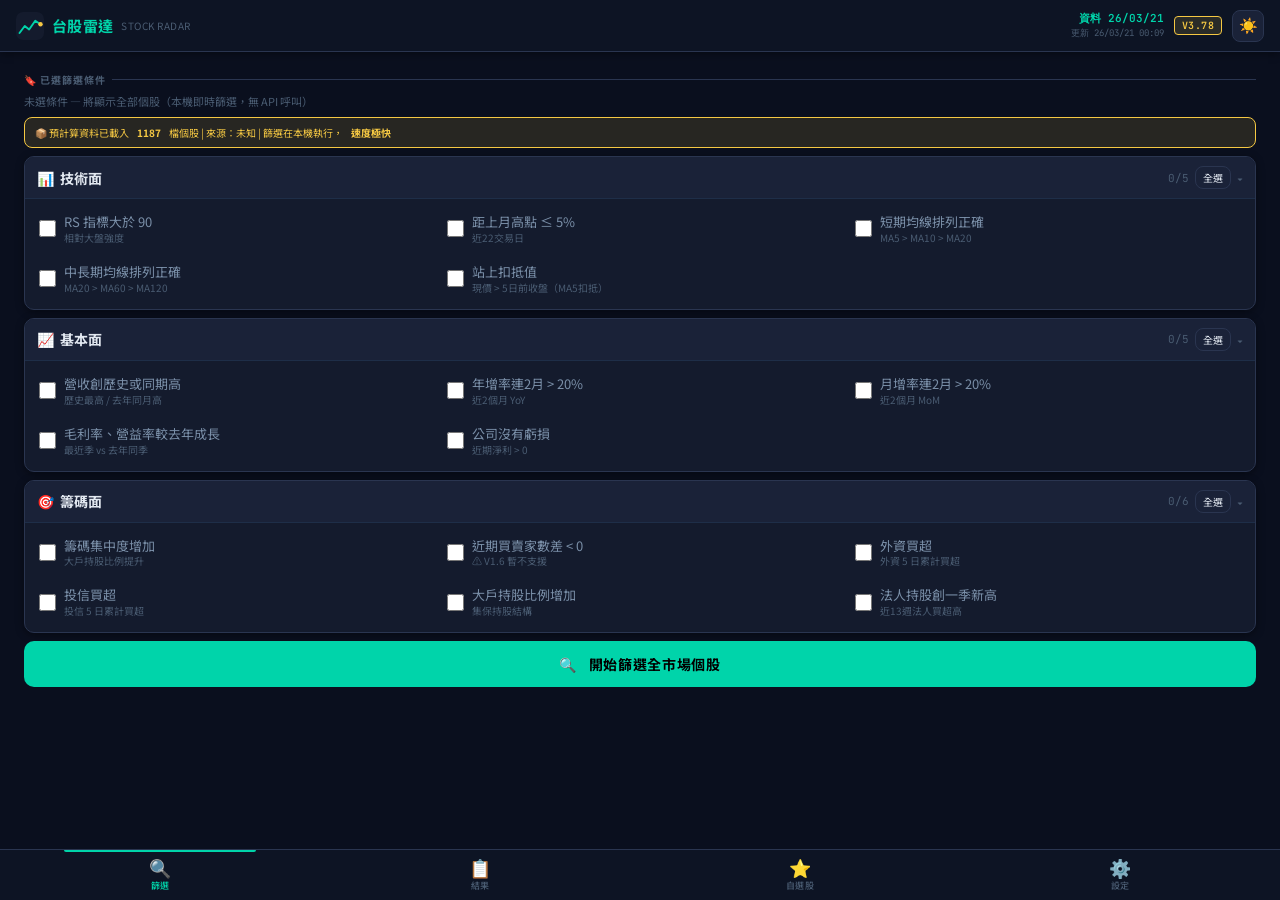
==== commit 948b491e: "Add files via upload" ====
--- a/index.html
+++ b/index.html
@@ -37,7 +37,7 @@
         <span class="data-date-label" id="dataDate">資料 --/--/--</span>
         <span class="data-fetch-time" id="fetchTime">尚未查詢</span>
       </div>
-      <span class="version-badge" id="versionBadge">V3.77</span>
+      <span class="version-badge" id="versionBadge">V3.78</span>
       <button class="theme-btn" id="themeBtn" title="切換深色/淺色">🌙</button>
     </div>
   </header>
@@ -234,7 +234,7 @@
           <div class="settings-section-title">🚀 關於</div>
           <div class="settings-row">
             <div class="settings-desc" style="line-height:1.9">
-              版本：<strong>V3.77</strong><br>
+              版本：<strong>V3.78</strong><br>
               部署：GitHub Pages（靜態 PWA）<br>
               資料更新：GitHub Actions（每日 14:30）<br>
               篩選引擎：瀏覽器端 JS（無 API 呼叫，瞬間完成）<br><br>
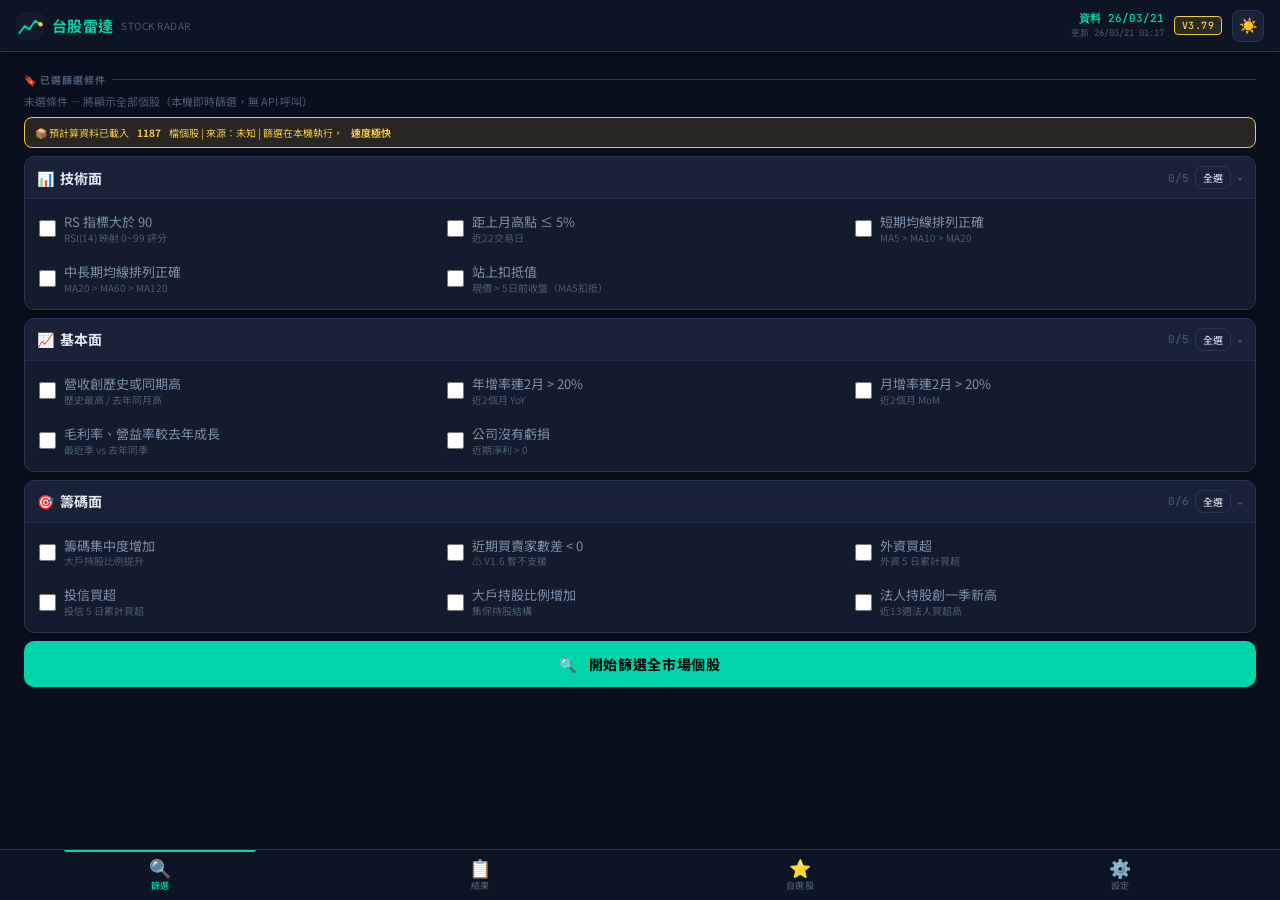
==== commit a005f0fc: "Add files via upload" ====
--- a/index.html
+++ b/index.html
@@ -37,7 +37,7 @@
         <span class="data-date-label" id="dataDate">資料 --/--/--</span>
         <span class="data-fetch-time" id="fetchTime">尚未查詢</span>
       </div>
-      <span class="version-badge" id="versionBadge">V3.78</span>
+      <span class="version-badge" id="versionBadge">V3.79</span>
       <button class="theme-btn" id="themeBtn" title="切換深色/淺色">🌙</button>
     </div>
   </header>
@@ -77,7 +77,7 @@
           <div class="filter-body">
             <label class="filter-item">
               <input type="checkbox" id="filter-rs90" class="filter-checkbox" data-filter="rs90" data-cat="tech">
-              <span class="filter-label">RS 指標大於 90<small>相對大盤強度</small></span>
+              <span class="filter-label">RS 指標大於 90<small>RSI(14) 映射 0~99 評分</small></span>
             </label>
             <label class="filter-item">
               <input type="checkbox" id="filter-nearMonthlyHigh" class="filter-checkbox" data-filter="nearMonthlyHigh" data-cat="tech">
@@ -234,7 +234,7 @@
           <div class="settings-section-title">🚀 關於</div>
           <div class="settings-row">
             <div class="settings-desc" style="line-height:1.9">
-              版本：<strong>V3.78</strong><br>
+              版本：<strong>V3.79</strong><br>
               部署：GitHub Pages（靜態 PWA）<br>
               資料更新：GitHub Actions（每日 14:30）<br>
               篩選引擎：瀏覽器端 JS（無 API 呼叫，瞬間完成）<br><br>
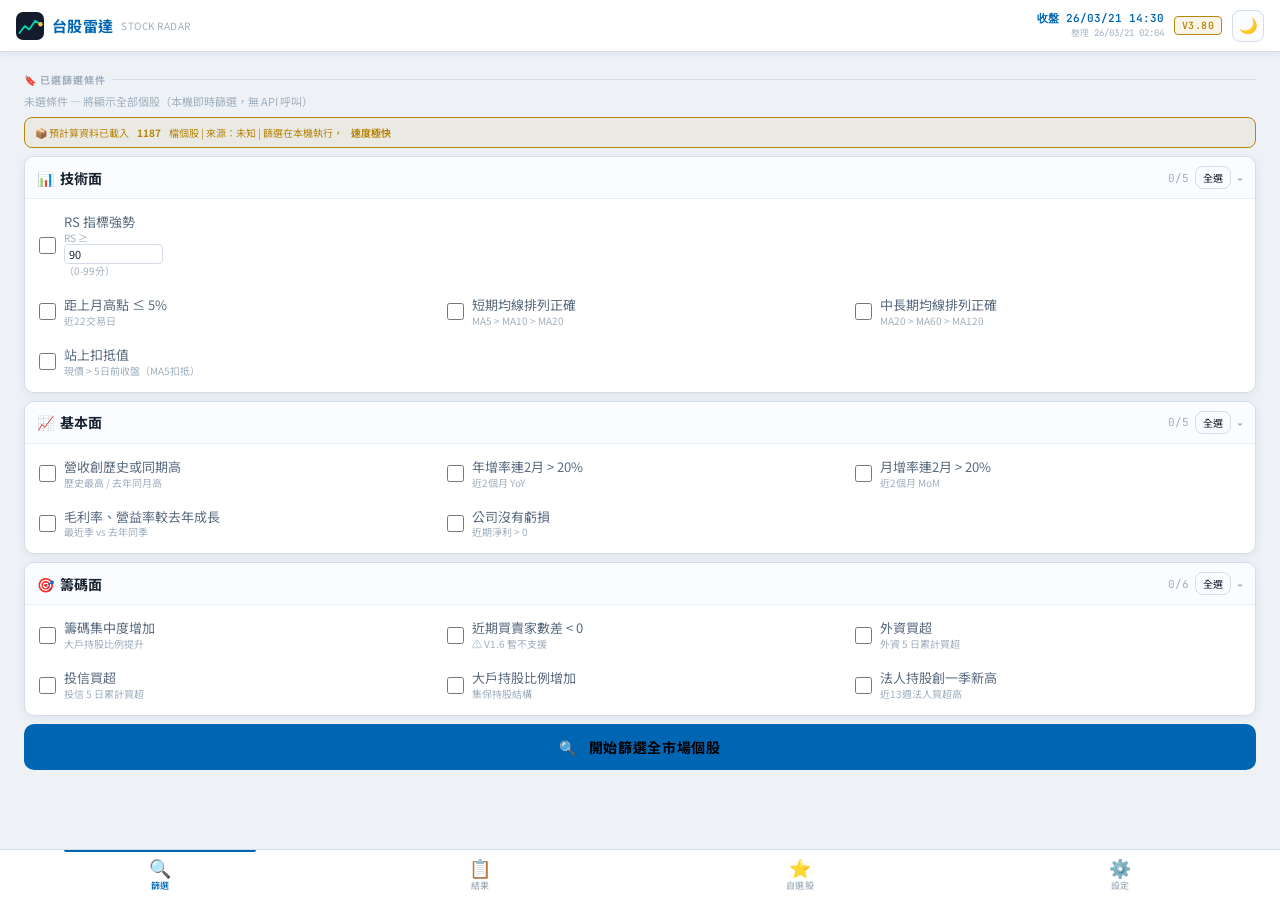
==== commit f5ed661f: "Add files via upload" ====
--- a/index.html
+++ b/index.html
@@ -37,7 +37,7 @@
         <span class="data-date-label" id="dataDate">資料 --/--/--</span>
         <span class="data-fetch-time" id="fetchTime">尚未查詢</span>
       </div>
-      <span class="version-badge" id="versionBadge">V3.79</span>
+      <span class="version-badge" id="versionBadge">V3.80</span>
       <button class="theme-btn" id="themeBtn" title="切換深色/淺色">🌙</button>
     </div>
   </header>
@@ -75,9 +75,15 @@
             <span class="cat-toggle">▾</span>
           </div>
           <div class="filter-body">
-            <label class="filter-item">
+            <label class="filter-item" style="grid-column:1/-1">
               <input type="checkbox" id="filter-rs90" class="filter-checkbox" data-filter="rs90" data-cat="tech">
-              <span class="filter-label">RS 指標大於 90<small>RSI(14) 映射 0~99 評分</small></span>
+              <span class="filter-label">RS 指標強勢
+                <small>RS ≥ <select id="rsThreshold" onclick="event.stopPropagation()" onchange="applyRsThreshold(this.value)" style="background:var(--bg-input);color:var(--text-primary);border:1px solid var(--border);border-radius:4px;padding:1px 4px;font-size:11px">
+                  <option value="70">70</option>
+                  <option value="80">80</option>
+                  <option value="90" selected>90</option>
+                </select>（0-99分）</small>
+              </span>
             </label>
             <label class="filter-item">
               <input type="checkbox" id="filter-nearMonthlyHigh" class="filter-checkbox" data-filter="nearMonthlyHigh" data-cat="tech">
@@ -234,9 +240,9 @@
           <div class="settings-section-title">🚀 關於</div>
           <div class="settings-row">
             <div class="settings-desc" style="line-height:1.9">
-              版本：<strong>V3.79</strong><br>
+              版本：<strong>V3.80</strong><br>
               部署：GitHub Pages（靜態 PWA）<br>
-              資料更新：GitHub Actions（每日 14:30）<br>
+              資料更新：GitHub Actions（每日 15:30 (UTC 07:30)）<br>
               篩選引擎：瀏覽器端 JS（無 API 呼叫，瞬間完成）<br><br>
               📌 本工具僅供參考，不構成投資建議。
             </div>
--- a/style.css
+++ b/style.css
@@ -25,8 +25,8 @@
   --gold:          #F5C843;
   --gold-dim:      rgba(245,200,67,0.12);
 
-  --positive:      #00D4AA;
-  --negative:      #FF4757;
+  --positive:      #FF4757;
+  --negative:      #00C48C;
   --neutral:       #7A8FA8;
   --warning:       #FFB74D;
 
@@ -63,8 +63,8 @@
   --gold:          #B8860B;
   --gold-dim:      rgba(184,134,11,0.08);
 
-  --positive:      #00875A;
-  --negative:      #CC2936;
+  --positive:      #CC2936;
+  --negative:      #007A4C;
   --neutral:       #5A6B80;
   --warning:       #B87333;
 
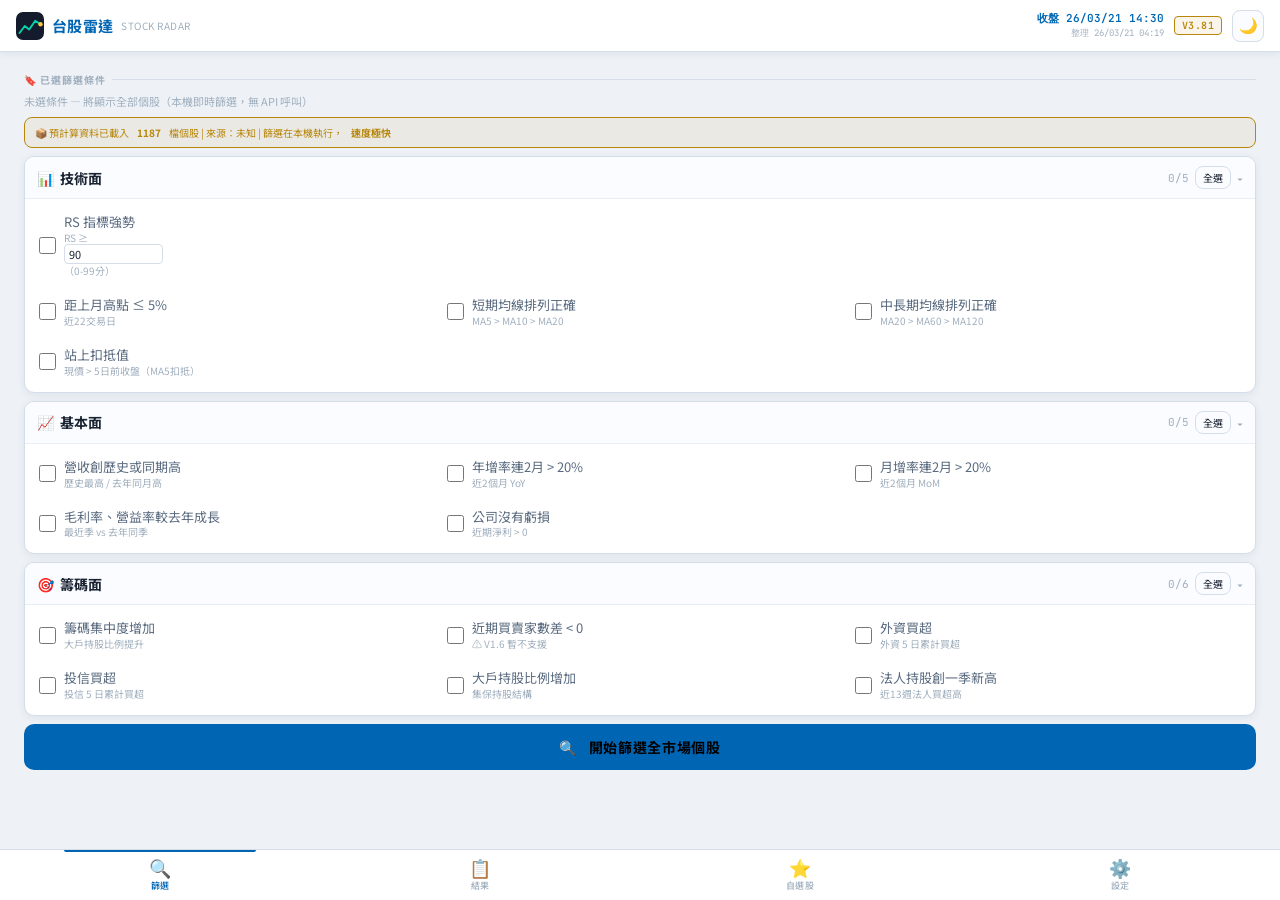
==== commit d1c18299: "3.81" ====
--- a/index.html
+++ b/index.html
@@ -37,7 +37,7 @@
         <span class="data-date-label" id="dataDate">資料 --/--/--</span>
         <span class="data-fetch-time" id="fetchTime">尚未查詢</span>
       </div>
-      <span class="version-badge" id="versionBadge">V3.80</span>
+      <span class="version-badge" id="versionBadge">V3.81</span>
       <button class="theme-btn" id="themeBtn" title="切換深色/淺色">🌙</button>
     </div>
   </header>
@@ -240,7 +240,7 @@
           <div class="settings-section-title">🚀 關於</div>
           <div class="settings-row">
             <div class="settings-desc" style="line-height:1.9">
-              版本：<strong>V3.80</strong><br>
+              版本：<strong>V3.81</strong><br>
               部署：GitHub Pages（靜態 PWA）<br>
               資料更新：GitHub Actions（每日 15:30 (UTC 07:30)）<br>
               篩選引擎：瀏覽器端 JS（無 API 呼叫，瞬間完成）<br><br>
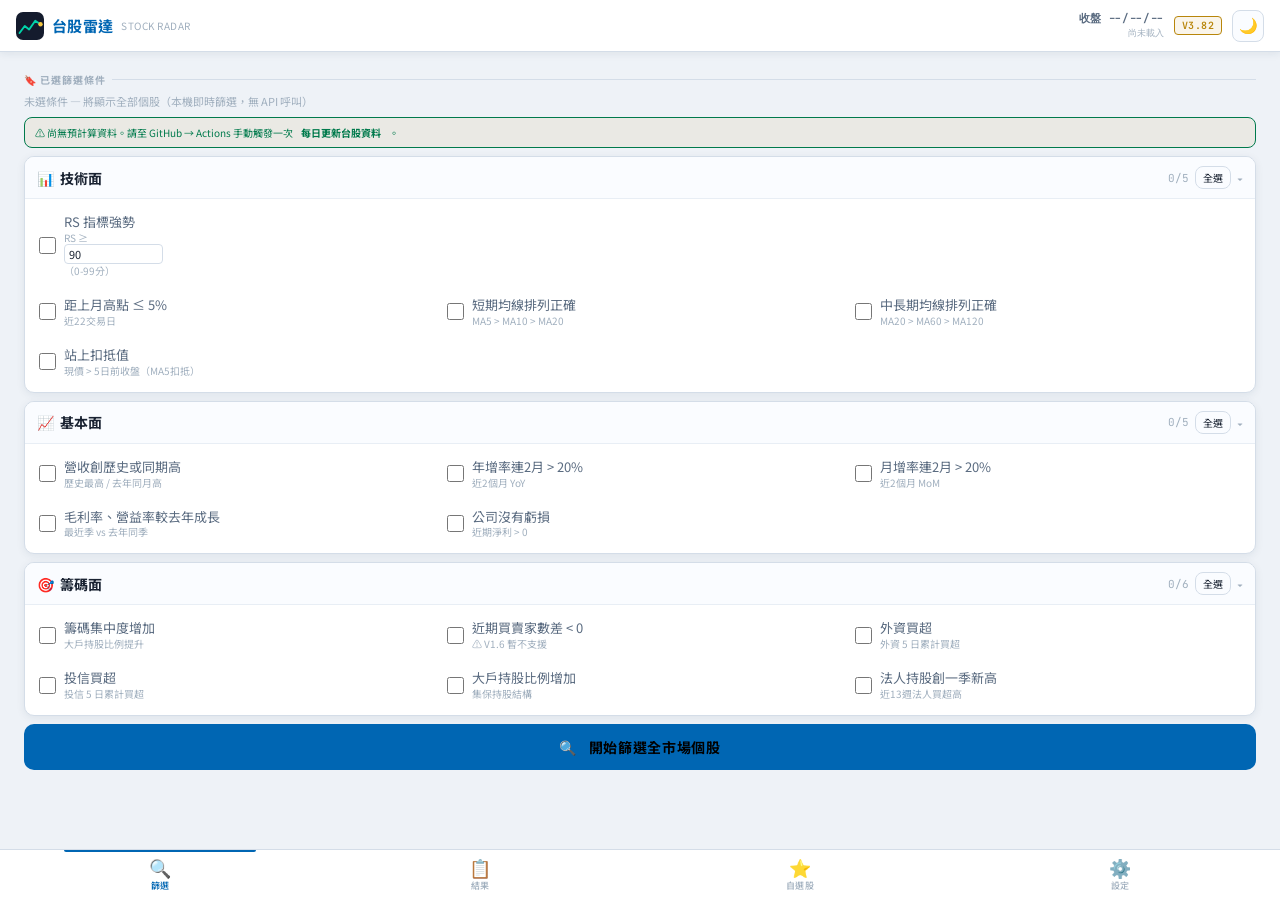
==== commit 684ad6b5: "Add files via upload" ====
--- a/index.html
+++ b/index.html
@@ -37,7 +37,7 @@
         <span class="data-date-label" id="dataDate">資料 --/--/--</span>
         <span class="data-fetch-time" id="fetchTime">尚未查詢</span>
       </div>
-      <span class="version-badge" id="versionBadge">V3.81</span>
+      <span class="version-badge" id="versionBadge">V3.82</span>
       <button class="theme-btn" id="themeBtn" title="切換深色/淺色">🌙</button>
     </div>
   </header>
@@ -240,7 +240,7 @@
           <div class="settings-section-title">🚀 關於</div>
           <div class="settings-row">
             <div class="settings-desc" style="line-height:1.9">
-              版本：<strong>V3.81</strong><br>
+              版本：<strong>V3.82</strong><br>
               部署：GitHub Pages（靜態 PWA）<br>
               資料更新：GitHub Actions（每日 15:30 (UTC 07:30)）<br>
               篩選引擎：瀏覽器端 JS（無 API 呼叫，瞬間完成）<br><br>
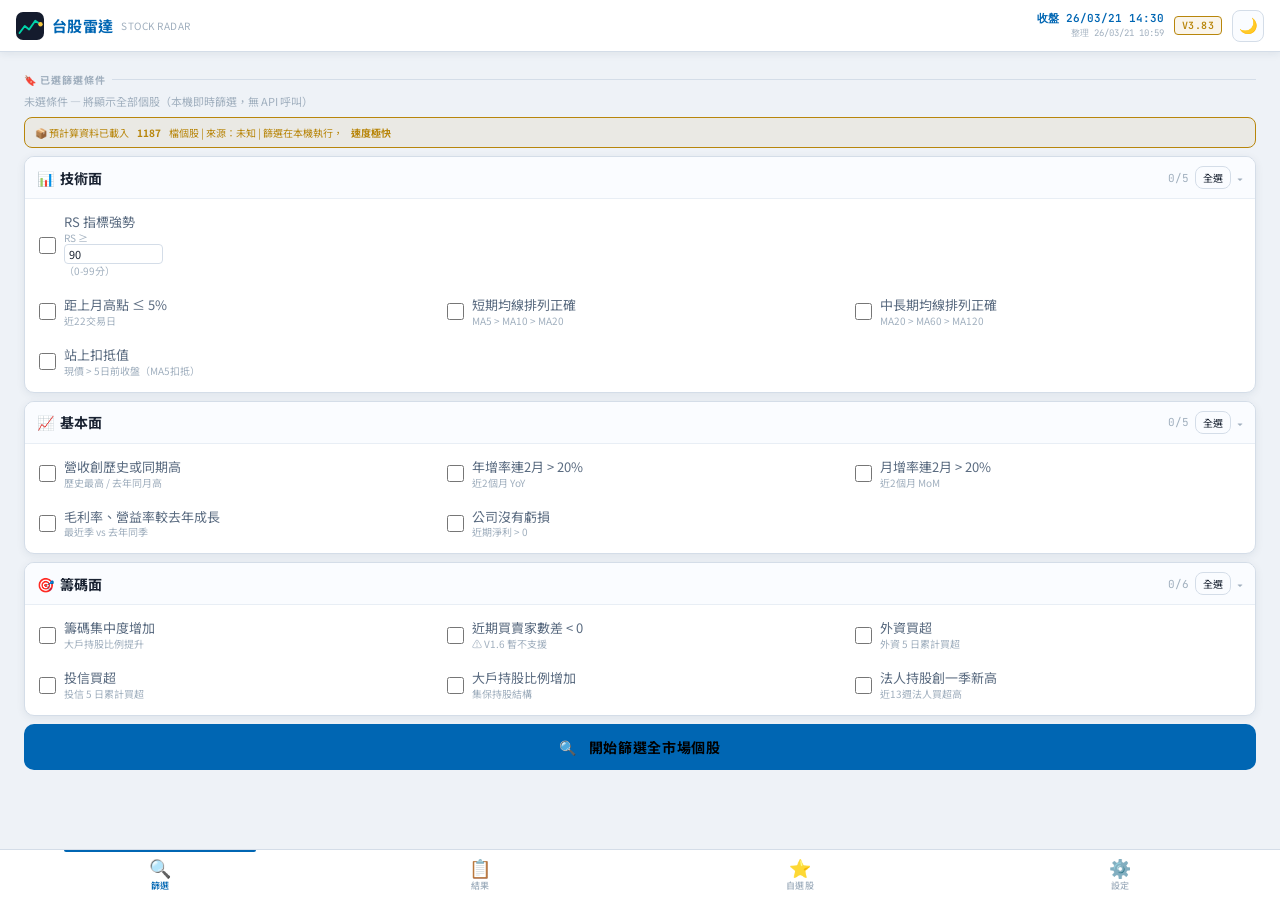
==== commit 87e406db: "Add files via upload" ====
--- a/index.html
+++ b/index.html
@@ -37,7 +37,7 @@
         <span class="data-date-label" id="dataDate">資料 --/--/--</span>
         <span class="data-fetch-time" id="fetchTime">尚未查詢</span>
       </div>
-      <span class="version-badge" id="versionBadge">V3.82</span>
+      <span class="version-badge" id="versionBadge">V3.83</span>
       <button class="theme-btn" id="themeBtn" title="切換深色/淺色">🌙</button>
     </div>
   </header>
@@ -240,7 +240,7 @@
           <div class="settings-section-title">🚀 關於</div>
           <div class="settings-row">
             <div class="settings-desc" style="line-height:1.9">
-              版本：<strong>V3.82</strong><br>
+              版本：<strong>V3.83</strong><br>
               部署：GitHub Pages（靜態 PWA）<br>
               資料更新：GitHub Actions（每日 15:30 (UTC 07:30)）<br>
               篩選引擎：瀏覽器端 JS（無 API 呼叫，瞬間完成）<br><br>
